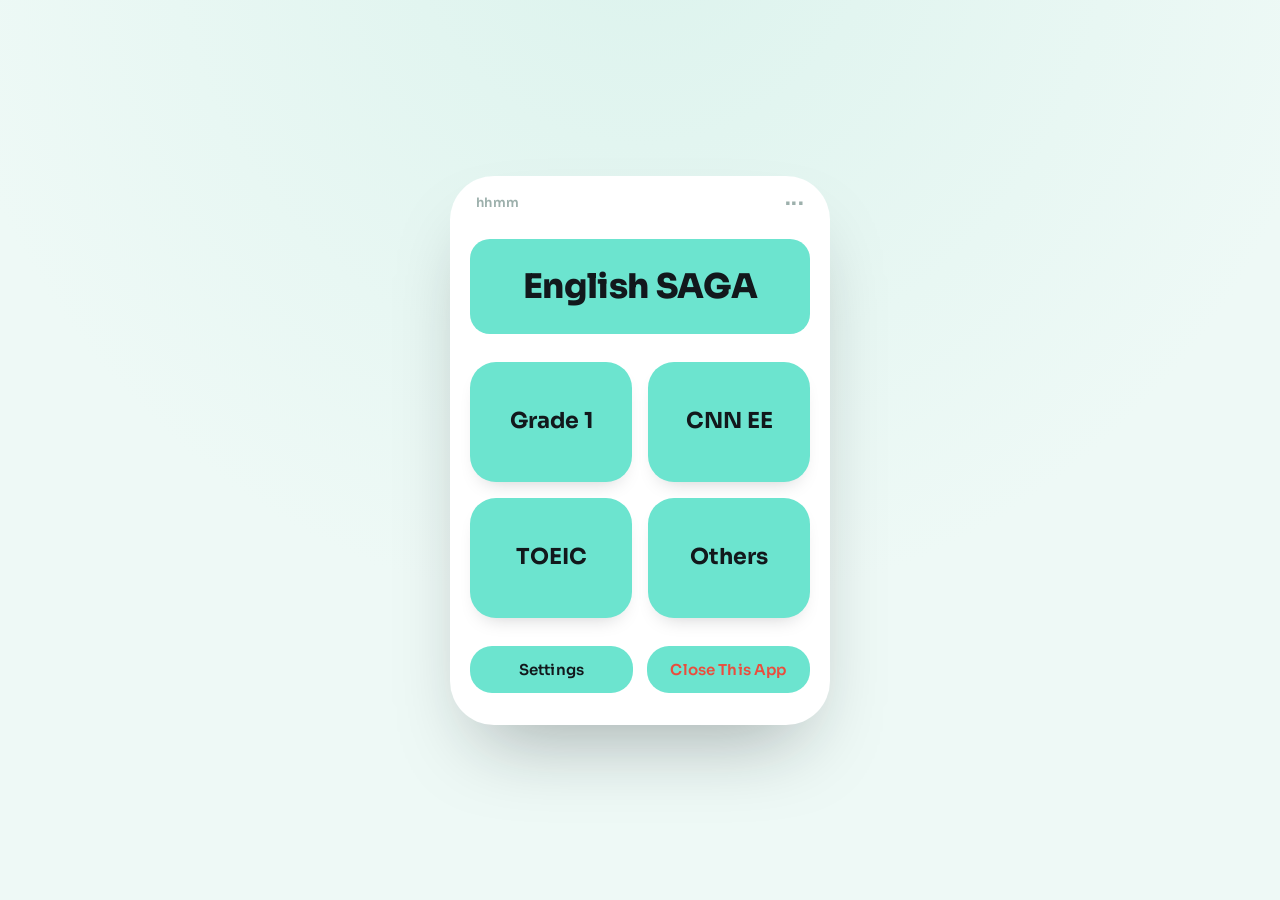
==== index.html @ a71d251c "Othersを更新" ====
<!DOCTYPE html>
<html lang="ja">
<head>
<meta charset="UTF-8">
<meta name="viewport" content="width=device-width, initial-scale=1.0">
<title>English SAGA</title>
<link rel="preconnect" href="https://fonts.googleapis.com">
<link rel="preconnect" href="https://fonts.gstatic.com" crossorigin>
<link href="https://fonts.googleapis.com/css2?family=Sora:wght@500;600;700;800&display=swap" rel="stylesheet">
<link rel="stylesheet" href="main.css">
<script src="theme.js"></script>
</head>
<body>
  <main class="stage">
    <div class="device">
      <div class="statusbar" aria-hidden="true">
        <span class="statusbar__time">hhmm</span>
        <span class="statusbar__icons">•••</span>
      </div>
      <header class="topbar">
        <h1 class="topbar__title">English SAGA</h1>
      </header>
      <nav class="menu" aria-label="学習カテゴリ">
        <button type="button" class="tile" data-category="grade1" data-csv="./csv_files/eiken1.csv">
          <span class="tile__label">Grade 1</span>
        </button>
        <button type="button" class="tile" data-category="cnnee" data-csv="./csv_files/cnnee.csv">
          <span class="tile__label">CNN EE</span>
        </button>
        <button type="button" class="tile" data-category="toeic" data-csv="./csv_files/toeic.csv">
          <span class="tile__label">TOEIC</span>
        </button>
        <button type="button" class="tile" data-category="others" data-csv="./csv_files/eiken1_2016_word.csv">
          <span class="tile__label">Others</span>
        </button>
      </nav>
      <footer class="footer">
        <button type="button" class="pill pill--date" id="settingsBtn">
          <span class="pill__label">Settings</span>
        </button>
        <button type="button" class="pill pill--exit">
          <span class="pill__label">Close This App</span>
        </button>
      </footer>
    </div>
  </main>
<script src="index.js"></script>
</body>
</html>
---- main.css ----
/* ==========================================================================
   English SAGA — Top screen mockup
   Tokens
   ========================================================================== */

:root {
  --color-canvas: #EEF9F6;
  --color-canvas-edge: #DCF3ED;
  --color-surface: #FFFFFF;

  --color-mint: #6CE4CF;
  --color-mint-strong: #45D2B7;
  --color-mint-press: #33BFA5;
  --color-mint-soft: #E4FBF6;

  --color-ink: #12181C;
  --color-ink-soft: #5B6C68;
  --color-ink-faint: #9DB0AC;

  --color-alert: #EA4D3D;
  --color-alert-press: #D33F30;

  --font-display: "Sora", "Hiragino Sans", "Noto Sans JP", sans-serif;

  --radius-device: 44px;
  --radius-tile: 26px;
  --radius-pill: 22px;

  --shadow-device: 0 40px 80px -30px rgba(18, 24, 28, 0.35);
  --shadow-tile: 0 10px 20px -12px rgba(18, 24, 28, 0.25);
}

/* ==========================================================================
   Reset & base
   ========================================================================== */

*,
*::before,
*::after {
  box-sizing: border-box;
}

body {
  margin: 0;
  font-family: var(--font-display);
  color: var(--color-ink);
  -webkit-font-smoothing: antialiased;
}

button {
  font-family: inherit;
  border: none;
  cursor: pointer;
  -webkit-tap-highlight-color: transparent;
}

a.pill {
  text-decoration: none;
  -webkit-tap-highlight-color: transparent;
}

/* ==========================================================================
   Stage — the neutral backdrop the phone mockup sits on
   ========================================================================== */

.stage {
  min-height: 100vh;
  display: flex;
  align-items: center;
  justify-content: center;
  padding: 48px 20px;
  background:
    radial-gradient(circle at 50% -10%, var(--color-canvas-edge), var(--color-canvas) 60%);
}

/* ==========================================================================
   Device — the app screen itself
   ========================================================================== */

.device {
  width: 100%;
  max-width: 380px;
  background: var(--color-surface);
  border-radius: var(--radius-device);
  box-shadow: var(--shadow-device);
  padding: 14px 20px 32px;
  display: flex;
  flex-direction: column;
  gap: 28px;
}

.statusbar {
  display: flex;
  align-items: center;
  justify-content: space-between;
  padding: 4px 6px 0;
  font-size: 13px;
  font-weight: 600;
  color: var(--color-ink-faint);
  letter-spacing: 0.02em;
}

/* ==========================================================================
   Top bar — app title band
   ========================================================================== */

.topbar {
  background: var(--color-mint);
  border-radius: 20px;
  padding: 26px 16px;
  display: flex;
  align-items: center;
  justify-content: center;
}

.topbar__title {
  margin: 0;
  font-size: clamp(28px, 7vw, 34px);
  font-weight: 800;
  letter-spacing: -0.01em;
  color: var(--color-ink);
  text-align: center;
}

/* ==========================================================================
   Menu — 2x2 category grid
   ========================================================================== */

.menu {
  display: grid;
  grid-template-columns: repeat(2, 1fr);
  gap: 16px;
}

.tile {
  background: var(--color-mint);
  border-radius: var(--radius-tile);
  min-height: 120px;
  padding: 16px 8px;
  display: flex;
  align-items: center;
  justify-content: center;
  box-shadow: var(--shadow-tile);
  transition: transform 0.15s ease, background-color 0.15s ease, box-shadow 0.15s ease;
}

.tile__label {
  font-size: clamp(16px, 4.2vw, 22px);
  font-weight: 700;
  color: var(--color-ink);
  text-align: center;
  padding: 0 8px;
  line-height: 1.3;
}

/* 文字数が多い選択肢は、タイルが伸びすぎないようフォントを段階的に縮小する */
.tile__label--long {
  font-size: clamp(13px, 3.4vw, 16px);
  line-height: 1.25;
}

.tile__label--very-long {
  font-size: clamp(11px, 2.8vw, 13px);
  line-height: 1.2;
}

.tile:hover {
  background: var(--color-mint-strong);
  transform: translateY(-2px);
  box-shadow: 0 16px 26px -14px rgba(18, 24, 28, 0.32);
}

.tile:active {
  background: var(--color-mint-press);
  transform: translateY(0);
  box-shadow: 0 6px 12px -8px rgba(18, 24, 28, 0.3);
}

.tile:focus-visible {
  outline: 3px solid var(--color-ink);
  outline-offset: 3px;
}

/* Quiz answer feedback states (game.html) */

.tile--correct {
  background: var(--color-mint-strong);
  box-shadow: 0 0 0 3px var(--color-mint-press) inset;
}

.tile--incorrect {
  background: var(--color-alert);
}

.tile--incorrect .tile__label {
  color: #FFFFFF;
}

.tile--locked {
  cursor: default;
  opacity: 0.55;
  transform: none !important;
}

.tile--locked:hover {
  background: var(--color-mint);
  box-shadow: var(--shadow-tile);
}

.tile--correct.tile--locked,
.tile--incorrect.tile--locked {
  opacity: 1;
}

/* ==========================================================================
   Footer — utility row (date stamp + exit)
   ========================================================================== */

.footer {
  display: flex;
  gap: 14px;
}

.pill {
  flex: 1;
  border-radius: var(--radius-pill);
  padding: 14px 12px;
  display: flex;
  align-items: center;
  justify-content: center;
  transition: transform 0.15s ease, background-color 0.15s ease;
}

.pill__label {
  font-size: 15px;
  font-weight: 600;
  letter-spacing: 0.01em;
}

.pill--date {
  background: var(--color-mint);
}

.pill--date .pill__label {
  color: var(--color-ink);
}

.pill--date:hover {
  background: var(--color-mint-strong);
}

.pill--date:active {
  background: var(--color-mint-press);
  transform: translateY(1px);
}

.pill--exit {
  background: var(--color-mint);
}

.pill--exit .pill__label {
  color: var(--color-alert);
}

.pill--exit:hover {
  background: var(--color-mint-strong);
}

.pill--exit:active {
  background: var(--color-mint-press);
  transform: translateY(1px);
}

.pill:focus-visible {
  outline: 3px solid var(--color-ink);
  outline-offset: 3px;
}

/* ==========================================================================
   Settings — color pickers (settings.html)
   ========================================================================== */

.settings-list {
  display: flex;
  flex-direction: column;
  gap: 14px;
}

.settings-row {
  display: flex;
  align-items: center;
  justify-content: space-between;
  gap: 12px;
  background: var(--color-mint-soft);
  border-radius: var(--radius-tile);
  padding: 14px 16px;
}

.settings-row__label {
  font-size: 15px;
  font-weight: 700;
  color: var(--color-ink);
}

.settings-row__select {
  font-family: inherit;
  font-size: 14px;
  font-weight: 600;
  color: var(--color-ink);
  background: var(--color-surface);
  border: none;
  border-radius: var(--radius-pill);
  padding: 8px 12px;
  cursor: pointer;
}

.settings-row__select:focus-visible {
  outline: 3px solid var(--color-ink);
  outline-offset: 2px;
}

/* ==========================================================================
   Small screens
   ========================================================================== */

@media (max-width: 360px) {
  .device {
    padding: 12px 14px 24px;
    border-radius: 32px;
  }

  .footer {
    flex-direction: column;
  }
}

/* ==========================================================================
   Reduced motion
   ========================================================================== */

@media (prefers-reduced-motion: reduce) {
  .tile,
  .pill {
    transition: none;
  }
}
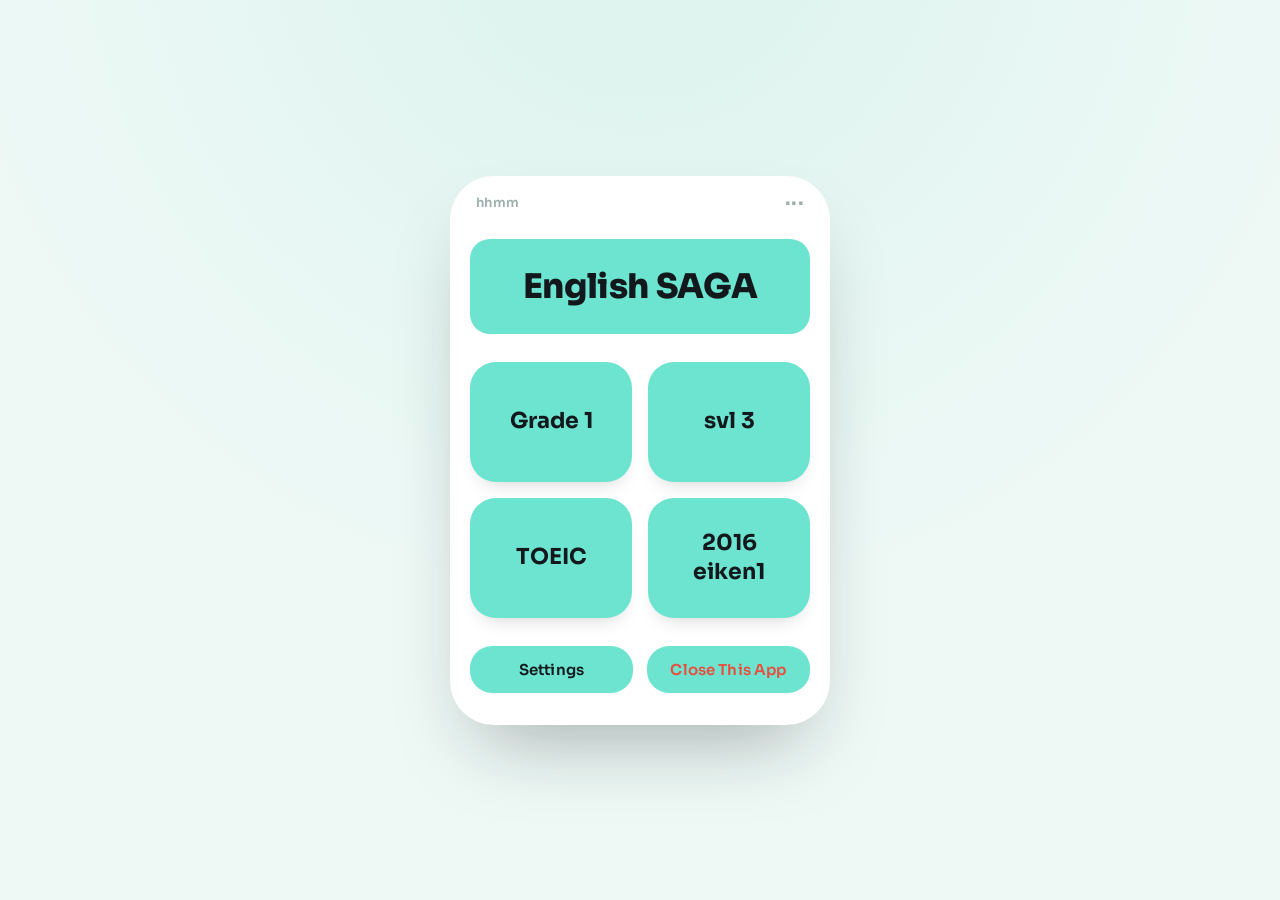
==== commit 401dd9a3: "New Addition" ====
--- a/index.html
+++ b/index.html
@@ -24,14 +24,14 @@
         <button type="button" class="tile" data-category="grade1" data-csv="./csv_files/eiken1.csv">
           <span class="tile__label">Grade 1</span>
         </button>
-        <button type="button" class="tile" data-category="cnnee" data-csv="./csv_files/cnnee.csv">
-          <span class="tile__label">CNN EE</span>
+        <button type="button" class="tile" data-category="cnnee" data-csv="./csv_files/svl3.csv">
+          <span class="tile__label">svl 3</span>
         </button>
         <button type="button" class="tile" data-category="toeic" data-csv="./csv_files/toeic.csv">
           <span class="tile__label">TOEIC</span>
         </button>
         <button type="button" class="tile" data-category="others" data-csv="./csv_files/eiken1_2016_word.csv">
-          <span class="tile__label">Others</span>
+          <span class="tile__label">2016<br>eiken1</span>
         </button>
       </nav>
       <footer class="footer">
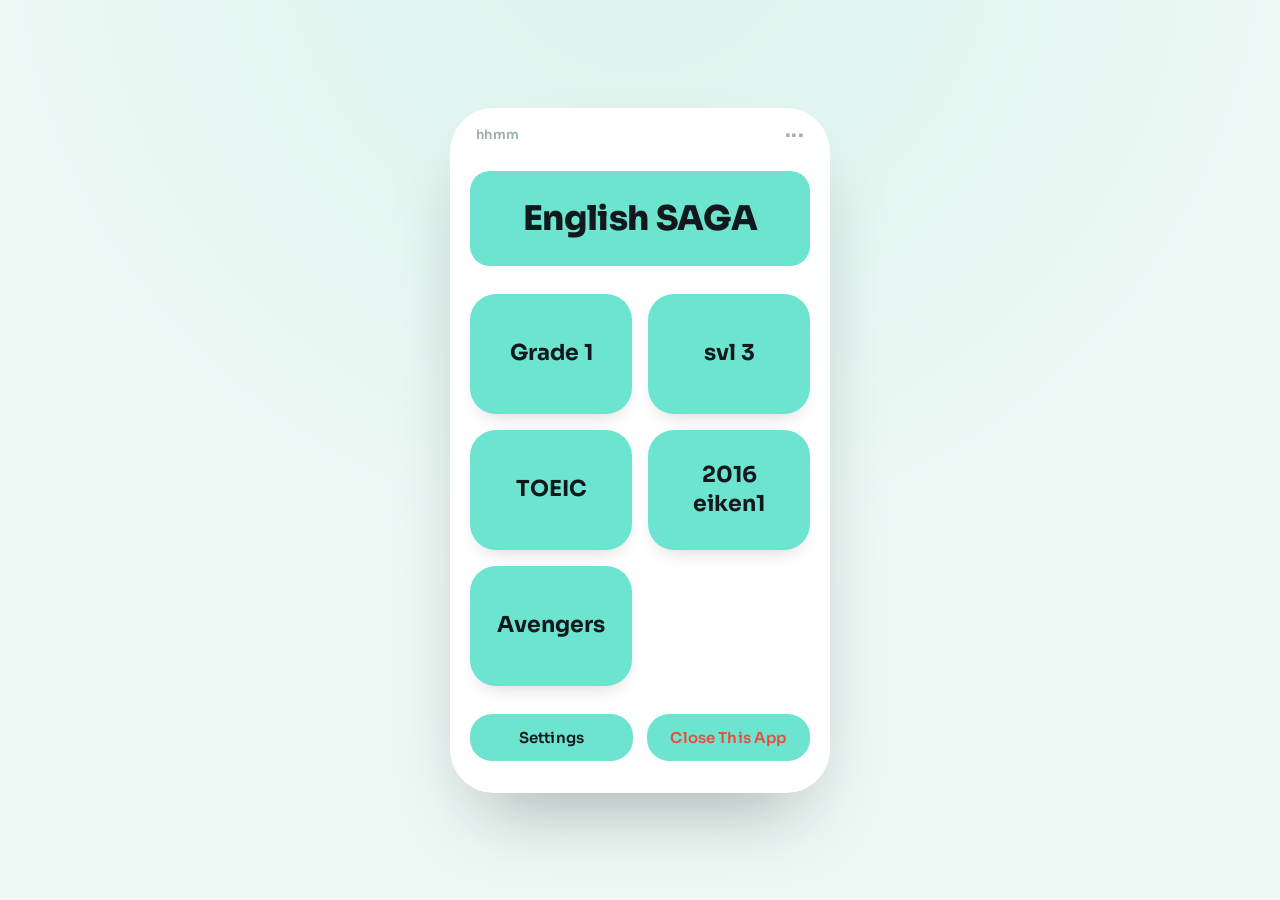
==== commit 48fa78ba: "19:40 Addition" ====
--- a/index.html
+++ b/index.html
@@ -33,6 +33,9 @@
         <button type="button" class="tile" data-category="others" data-csv="./csv_files/eiken1_2016_word.csv">
           <span class="tile__label">2016<br>eiken1</span>
         </button>
+        <button type="button" class="tile" data-category="others" data-csv="./csv_files/eiken1_2016_word.csv">
+          <span class="tile__label">Avengers</span>
+        </button>
       </nav>
       <footer class="footer">
         <button type="button" class="pill pill--date" id="settingsBtn">
--- a/main.css
+++ b/main.css
@@ -19,6 +19,10 @@
 
   --color-alert: #EA4D3D;
   --color-alert-press: #D33F30;
+
+  /* 不正解の×印・赤枠の色。theme.js がボタン色の補色で上書きする */
+  --color-cross: #EA4D3D;
+  --color-cross-soft: #FDE3E0;
 
   --font-display: "Sora", "Hiragino Sans", "Noto Sans JP", sans-serif;
 
@@ -183,17 +187,8 @@
 
 /* Quiz answer feedback states (game.html) */
 
-.tile--correct {
-  background: var(--color-mint-strong);
-  box-shadow: 0 0 0 3px var(--color-mint-press) inset;
-}
-
-.tile--incorrect {
-  background: var(--color-alert);
-}
-
-.tile--incorrect .tile__label {
-  color: #FFFFFF;
+.tile {
+  position: relative; /* ×印・✓バッジの配置基準 */
 }
 
 .tile--locked {
@@ -207,9 +202,77 @@
   box-shadow: var(--shadow-tile);
 }
 
-.tile--correct.tile--locked,
+/* --- 正解: 濃い色・太い枠・拡大・✓バッジで強調 --- */
+.tile--correct.tile--locked {
+  opacity: 1;
+  z-index: 2;
+  background: var(--color-mint-strong);
+  box-shadow:
+    0 0 0 4px var(--color-ink),
+    0 18px 30px -14px rgba(18, 24, 28, 0.45);
+  scale: 1.06;
+  animation: tile-correct-pop 0.35s ease-out;
+}
+
+.tile--correct .tile__label {
+  font-weight: 800;
+}
+
+.tile--correct::before {
+  content: "✓";
+  position: absolute;
+  top: -12px;
+  right: -12px;
+  width: 34px;
+  height: 34px;
+  border-radius: 50%;
+  background: var(--color-ink);
+  color: #FFFFFF;
+  font-size: 20px;
+  font-weight: 800;
+  line-height: 34px;
+  text-align: center;
+  box-shadow: 0 4px 10px rgba(18, 24, 28, 0.3);
+}
+
+/* --- 不正解: 色を落として×印(ボタン色の補色)を重ねる --- */
+.tile--wrong.tile--locked {
+  opacity: 1; /* ×印まで薄くならないよう、タイル自体は不透明のまま */
+  background: var(--color-mint-soft);
+  box-shadow: none;
+}
+
+.tile--wrong .tile__label {
+  opacity: 0.4;
+}
+
+.tile--wrong::after {
+  content: "";
+  position: absolute;
+  inset: -10px;
+  pointer-events: none;
+  /* ×印の形をマスクで切り抜き、色は --color-cross(ボタン色の補色)で塗る */
+  background: var(--color-cross);
+  -webkit-mask: url("data:image/svg+xml,%3Csvg xmlns='http://www.w3.org/2000/svg' viewBox='0 0 100 100' preserveAspectRatio='none'%3E%3Cpath d='M4 4L96 96M96 4L4 96' stroke='%23000' stroke-width='5' stroke-linecap='round' vector-effect='non-scaling-stroke'/%3E%3C/svg%3E") center / 100% 100% no-repeat;
+  mask: url("data:image/svg+xml,%3Csvg xmlns='http://www.w3.org/2000/svg' viewBox='0 0 100 100' preserveAspectRatio='none'%3E%3Cpath d='M4 4L96 96M96 4L4 96' stroke='%23000' stroke-width='5' stroke-linecap='round' vector-effect='non-scaling-stroke'/%3E%3C/svg%3E") center / 100% 100% no-repeat;
+  animation: tile-wrong-cross 0.25s ease-out;
+}
+
+/* 自分が選んだ不正解は、補色の枠と薄い補色の背景でさらに目立たせる */
 .tile--incorrect.tile--locked {
-  opacity: 1;
+  background: var(--color-cross-soft);
+  box-shadow: 0 0 0 4px var(--color-cross);
+}
+
+@keyframes tile-correct-pop {
+  0%   { scale: 1; }
+  60%  { scale: 1.1; }
+  100% { scale: 1.06; }
+}
+
+@keyframes tile-wrong-cross {
+  from { opacity: 0; scale: 0.85; }
+  to   { opacity: 1; scale: 1; }
 }
 
 /* ==========================================================================
@@ -343,4 +406,9 @@
   .pill {
     transition: none;
   }
-}
+
+  .tile--correct.tile--locked,
+  .tile--wrong::after {
+    animation: none;
+  }
+}
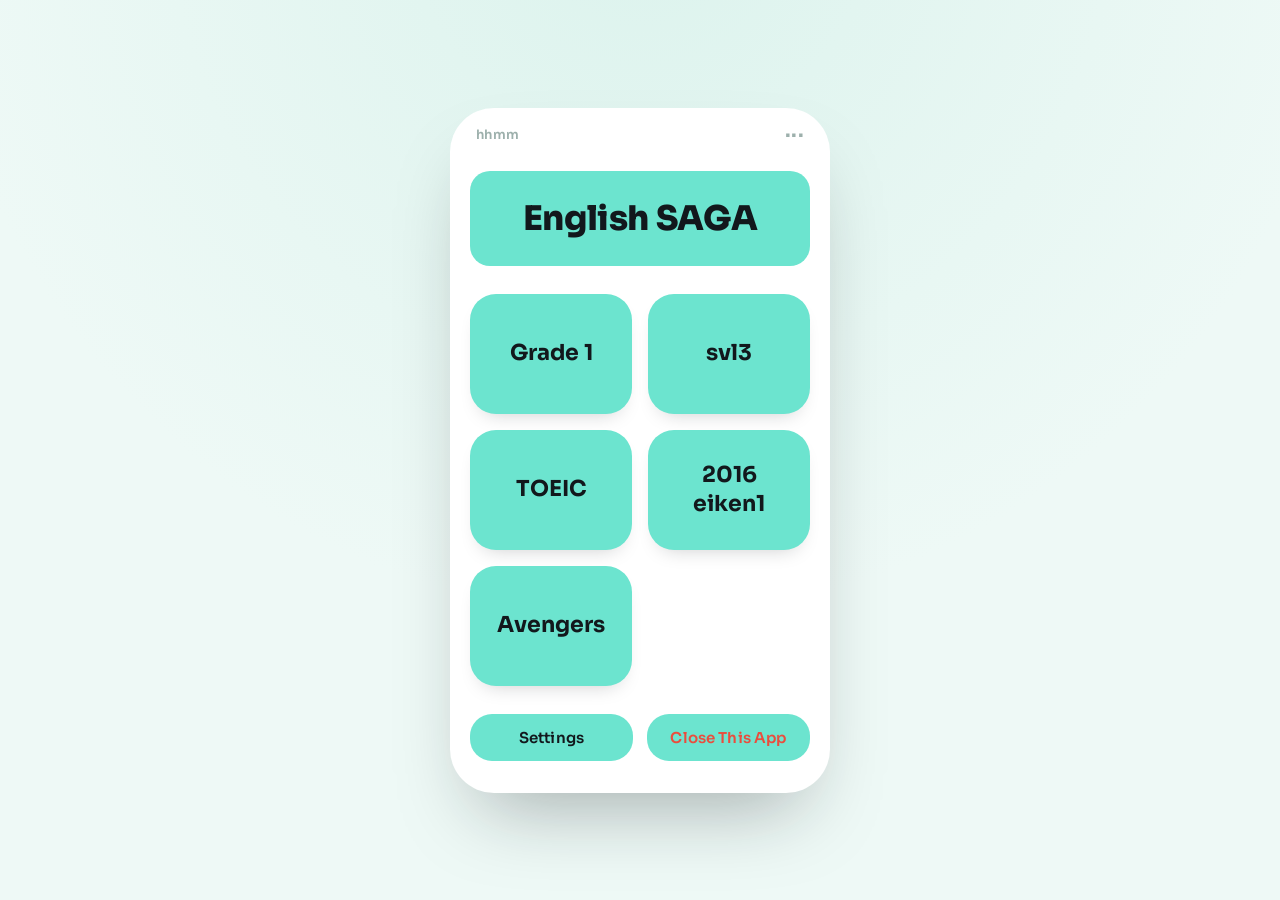
==== commit 9abe2dcc: "Avenged" ====
--- a/index.html
+++ b/index.html
@@ -24,8 +24,8 @@
         <button type="button" class="tile" data-category="grade1" data-csv="./csv_files/eiken1.csv">
           <span class="tile__label">Grade 1</span>
         </button>
-        <button type="button" class="tile" data-category="cnnee" data-csv="./csv_files/svl3.csv">
-          <span class="tile__label">svl 3</span>
+        <button type="button" class="tile" data-category="svl3" data-csv="./csv_files/svl3.csv">
+          <span class="tile__label">svl3</span>
         </button>
         <button type="button" class="tile" data-category="toeic" data-csv="./csv_files/toeic.csv">
           <span class="tile__label">TOEIC</span>
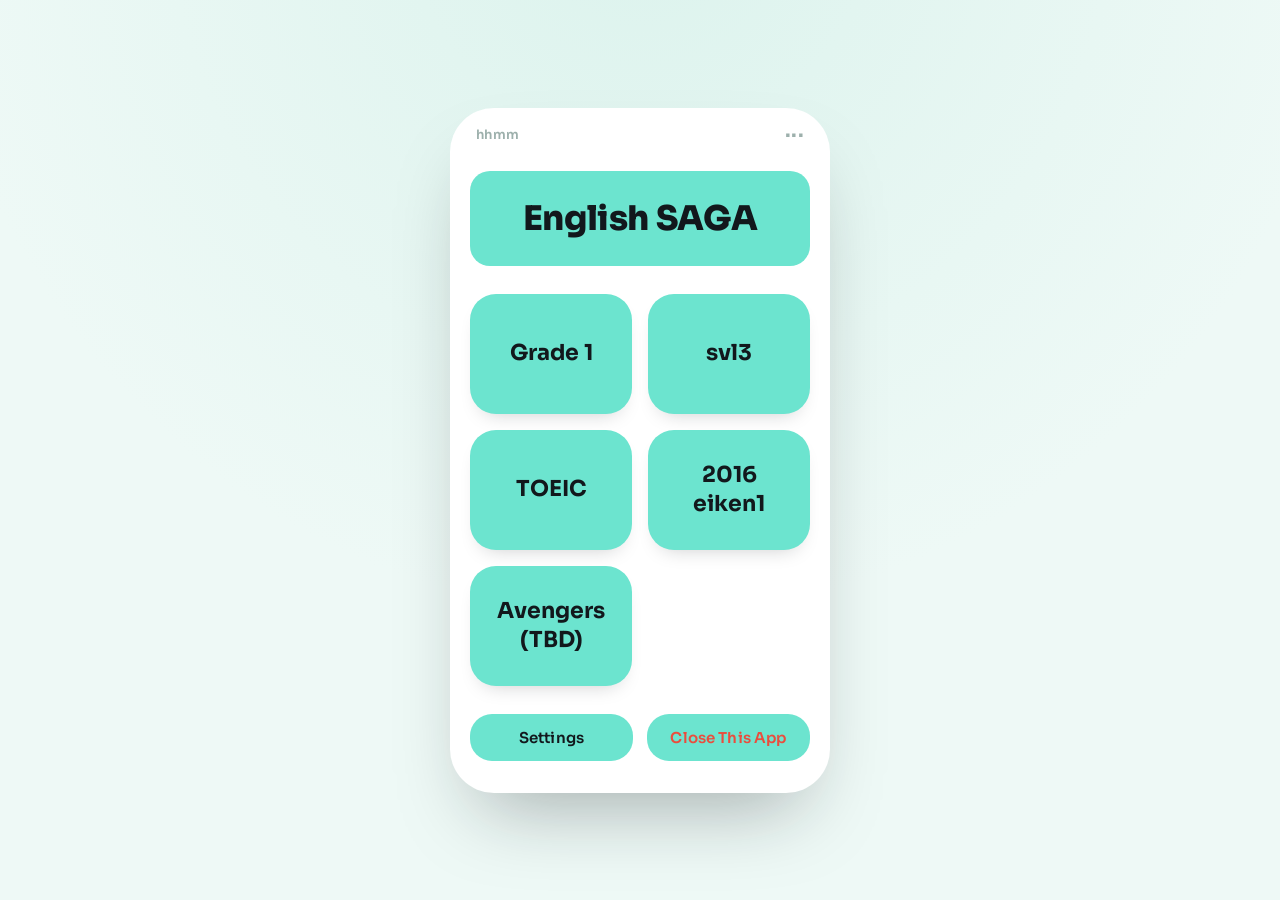
==== commit bcb04860: "Sep24.avengersへの改良に伴う変更" ====
--- a/index.html
+++ b/index.html
@@ -30,11 +30,11 @@
         <button type="button" class="tile" data-category="toeic" data-csv="./csv_files/toeic.csv">
           <span class="tile__label">TOEIC</span>
         </button>
-        <button type="button" class="tile" data-category="others" data-csv="./csv_files/eiken1_2016_word.csv">
+        <button type="button" class="tile" data-category="eiken1_2016" data-csv="./csv_files/eiken1_2016_word.csv">
           <span class="tile__label">2016<br>eiken1</span>
         </button>
-        <button type="button" class="tile" data-category="others" data-csv="./csv_files/eiken1_2016_word.csv">
-          <span class="tile__label">Avengers</span>
+        <button type="button" class="tile" data-category="avengers" data-csv="./avengers/avengers.csv">
+          <span class="tile__label">Avengers<br>(TBD)</span>
         </button>
       </nav>
       <footer class="footer">
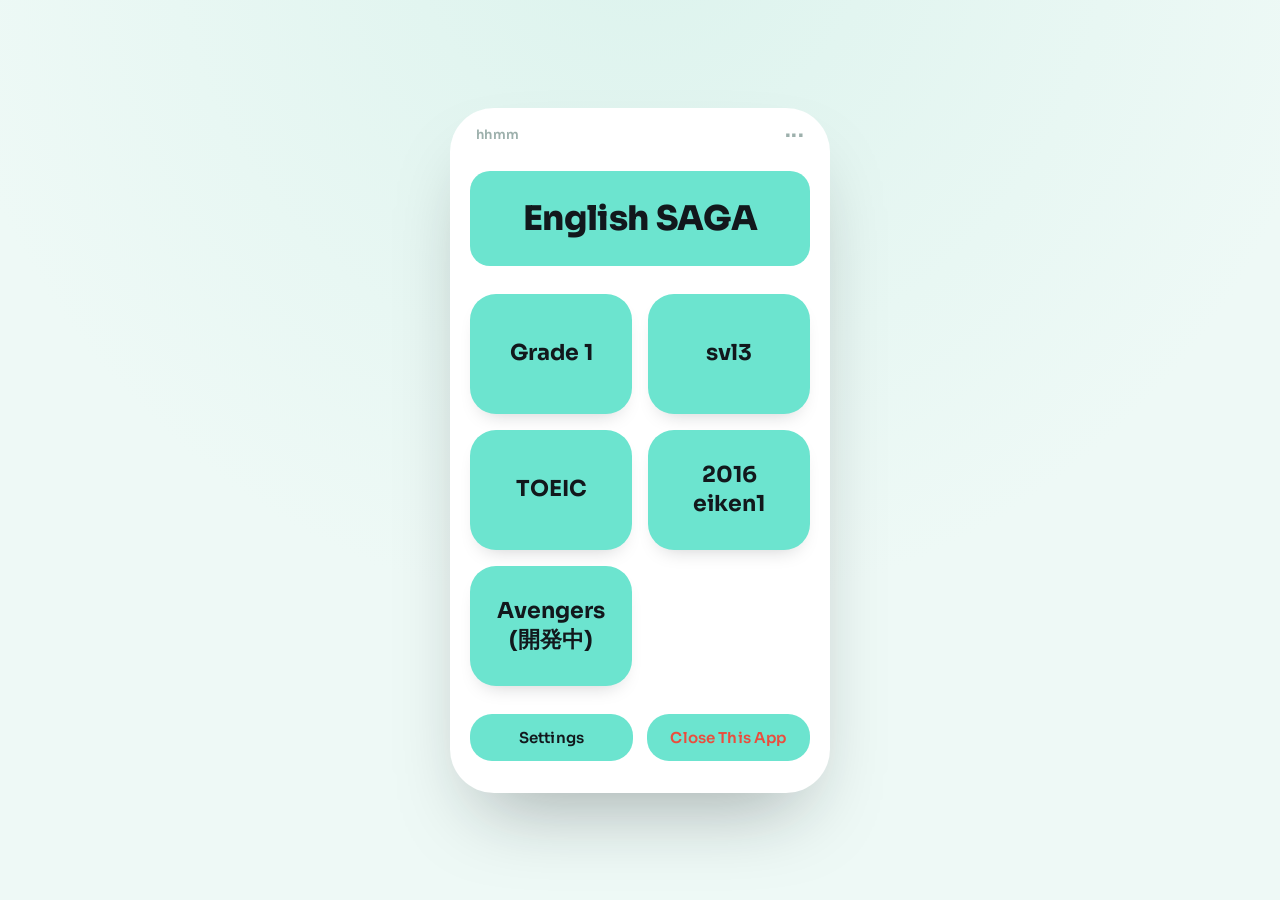
==== commit f587b6a8: "Sep24.Avengers案内を追加。" ====
--- a/index.html
+++ b/index.html
@@ -34,7 +34,7 @@
           <span class="tile__label">2016<br>eiken1</span>
         </button>
         <button type="button" class="tile" data-category="avengers" data-csv="./avengers/avengers.csv">
-          <span class="tile__label">Avengers<br>(TBD)</span>
+          <span class="tile__label">Avengers<br>(開発中)</span>
         </button>
       </nav>
       <footer class="footer">
--- a/main.css
+++ b/main.css
@@ -412,3 +412,70 @@
     animation: none;
   }
 }
+
+/* ==========================================================================
+   Notice (avengers フォルダ作成の案内)
+   ========================================================================== */
+
+.notice {
+  position: fixed;
+  inset: 0;
+  z-index: 100;
+  display: flex;
+  align-items: center;
+  justify-content: center;
+  padding: 16px;
+  background: rgba(18, 24, 28, 0.45);
+}
+
+.notice__box {
+  width: 100%;
+  max-width: 340px;
+  padding: 24px 20px 20px;
+  border-radius: var(--radius-tile);
+  background: var(--color-surface);
+  color: var(--color-ink);
+  box-shadow: var(--shadow-device);
+  text-align: center;
+  font-family: var(--font-display);
+}
+
+.notice__title {
+  margin: 0 0 12px;
+  font-size: 17px;
+  font-weight: 700;
+}
+
+.notice__text {
+  margin: 0;
+  font-size: 14px;
+  line-height: 1.6;
+}
+
+.notice__text--sub {
+  margin-top: 4px;
+  font-size: 12px;
+  color: var(--color-ink-soft);
+}
+
+.notice__name {
+  margin: 12px 0;
+  padding: 10px;
+  border-radius: 12px;
+  background: var(--color-mint-soft);
+  font-size: 22px;
+  font-weight: 800;
+  letter-spacing: 0.04em;
+  user-select: all;
+}
+
+.notice__actions {
+  display: flex;
+  flex-direction: column;
+  gap: 10px;
+  margin-top: 18px;
+}
+
+.notice__actions .pill {
+  width: 100%;
+}
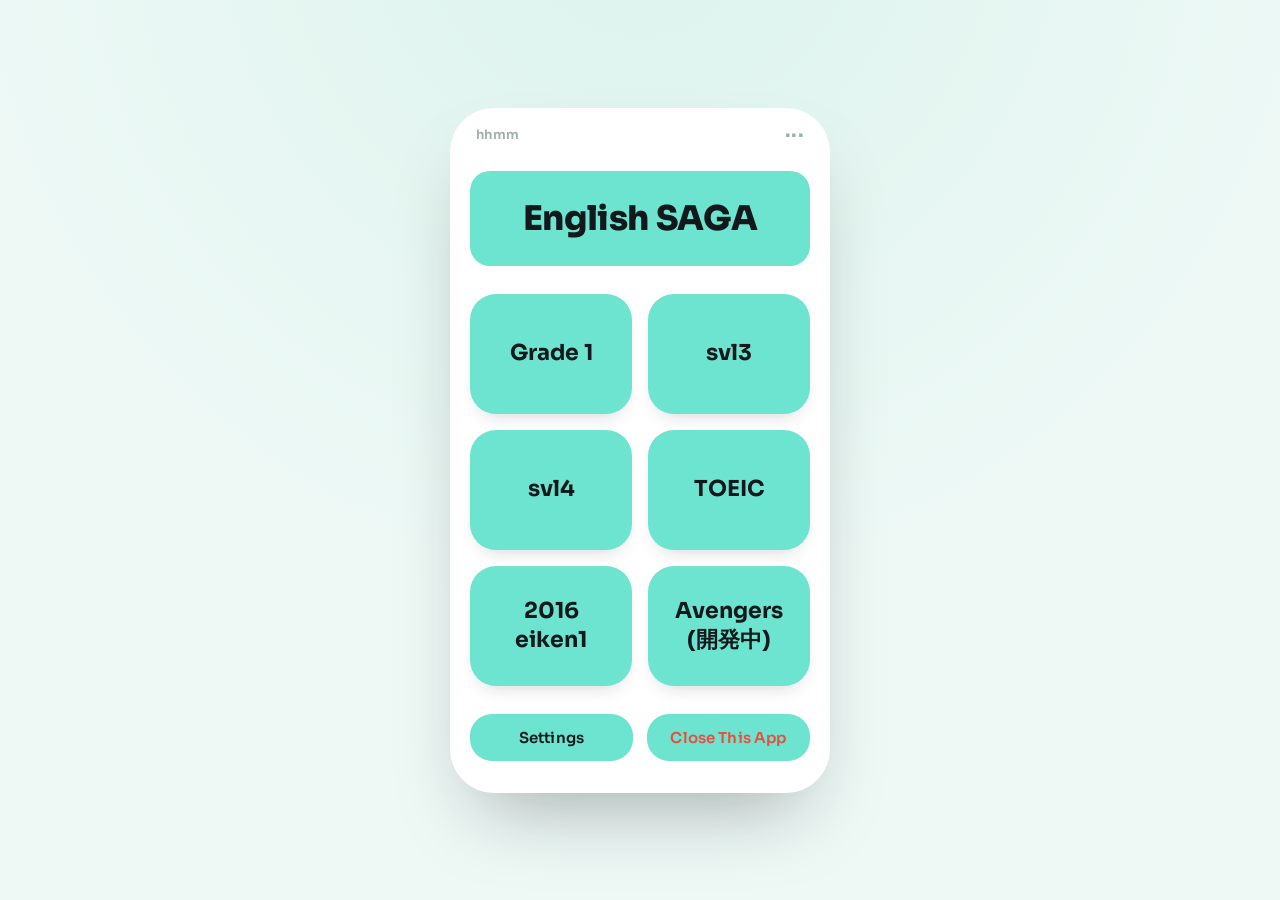
==== commit 04d43ee3: "Add SVL4" ====
--- a/index.html
+++ b/index.html
@@ -27,6 +27,9 @@
         <button type="button" class="tile" data-category="svl3" data-csv="./csv_files/svl3.csv">
           <span class="tile__label">svl3</span>
         </button>
+        <button type="button" class="tile" data-category="svl4" data-csv="./csv_files/svl4.csv">
+          <span class="tile__label">svl4</span>
+        </button>
         <button type="button" class="tile" data-category="toeic" data-csv="./csv_files/toeic.csv">
           <span class="tile__label">TOEIC</span>
         </button>
